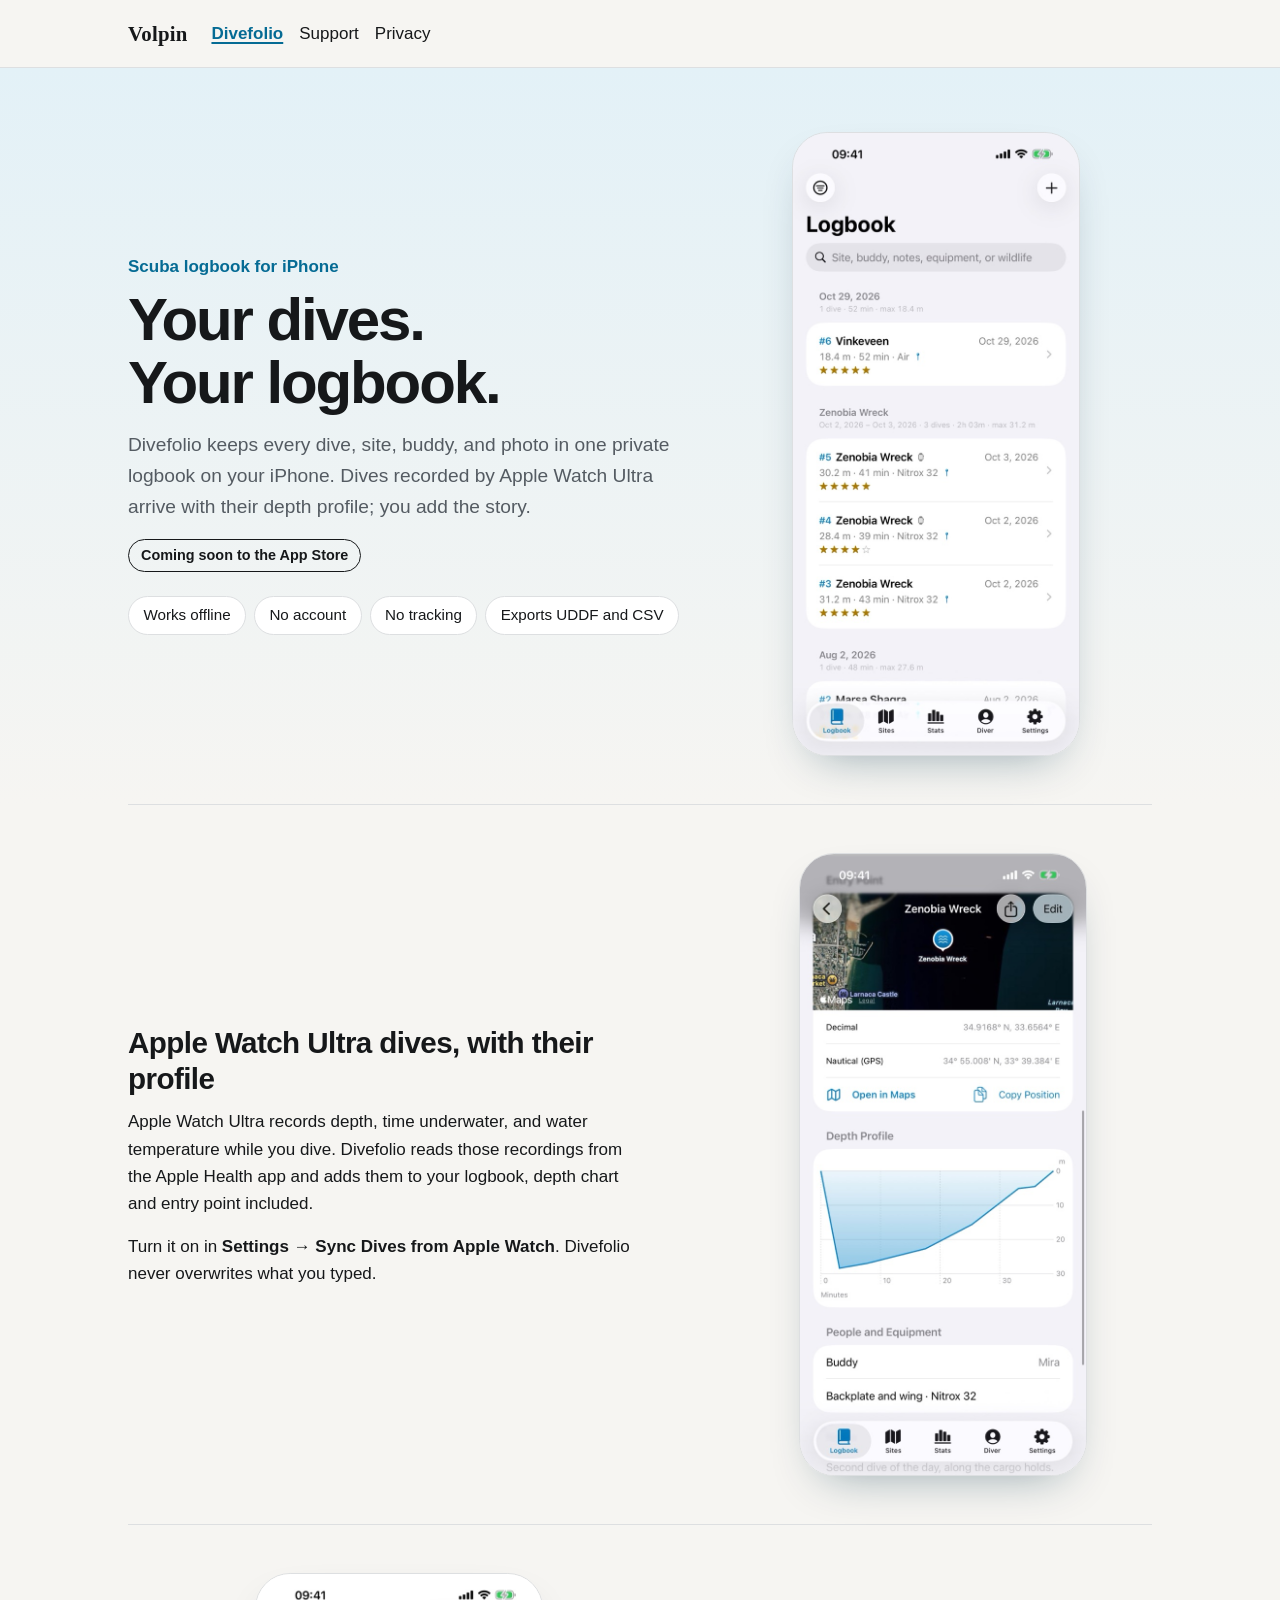
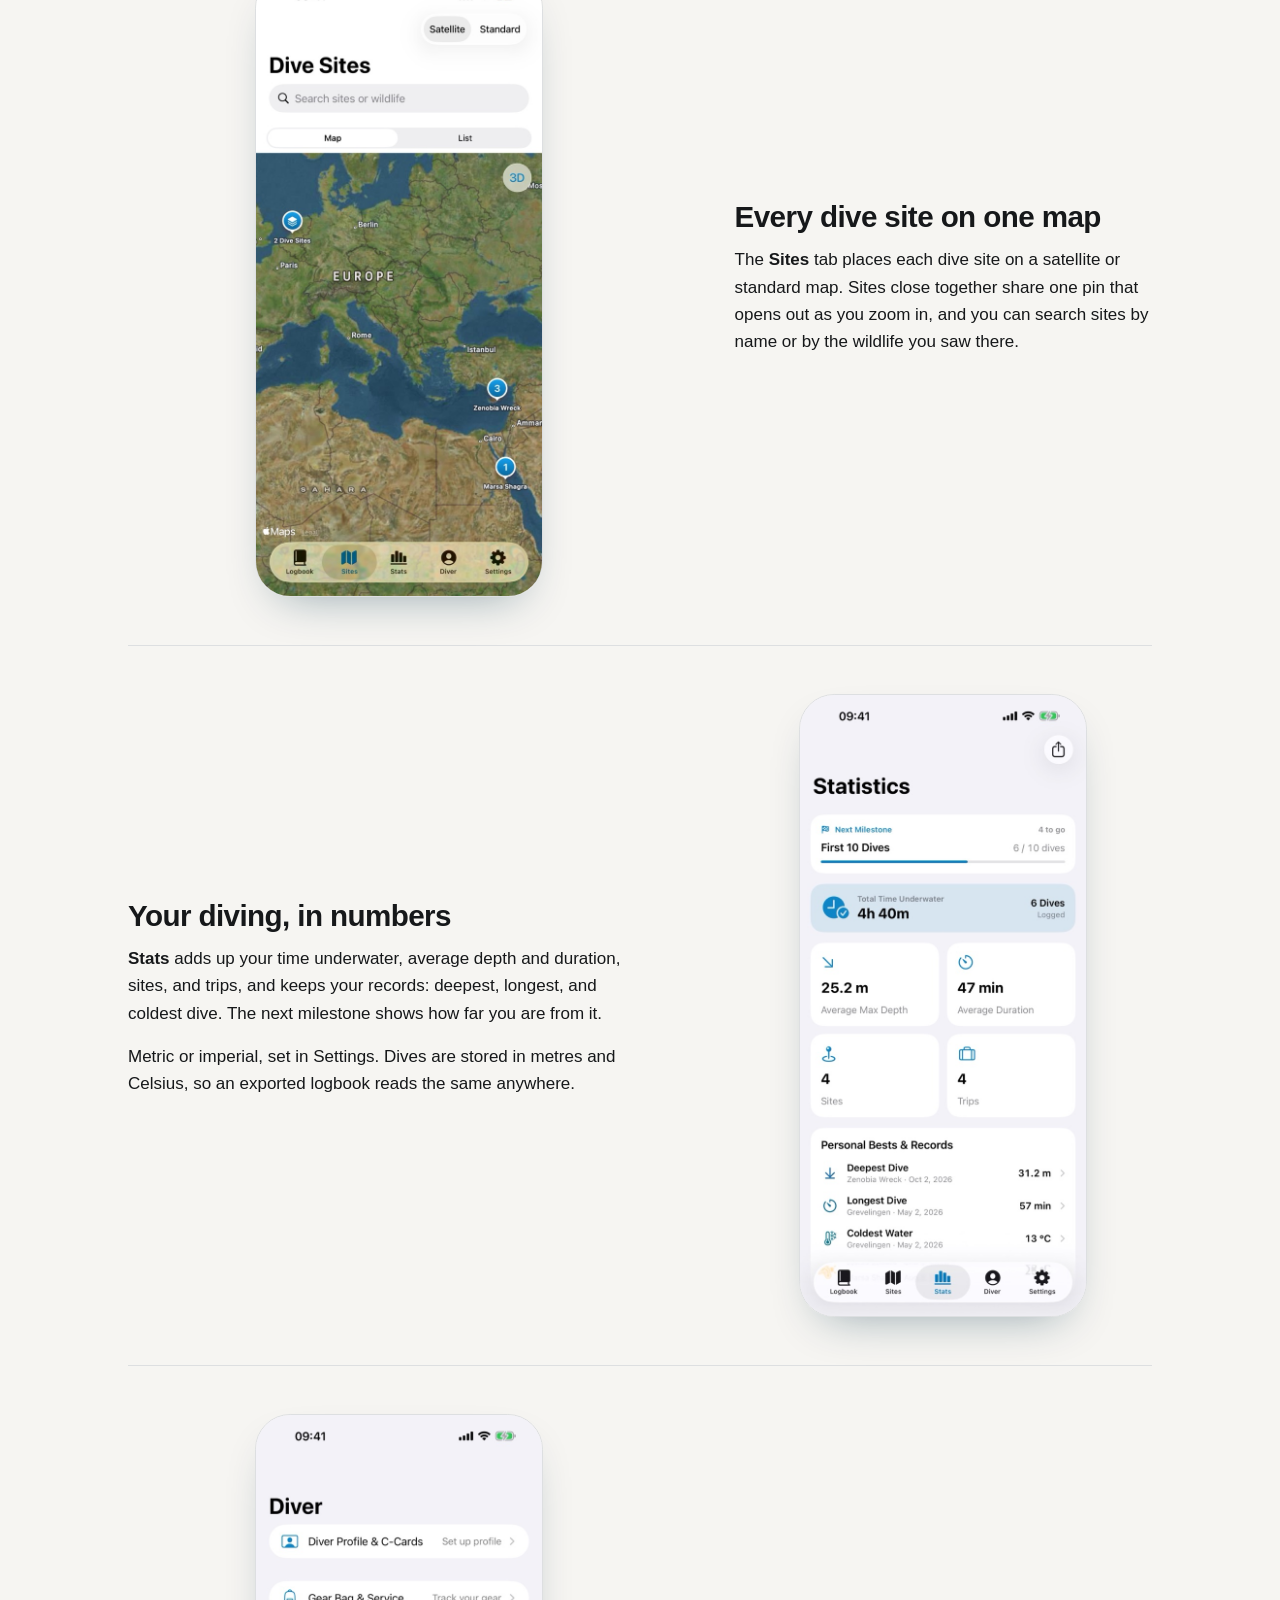
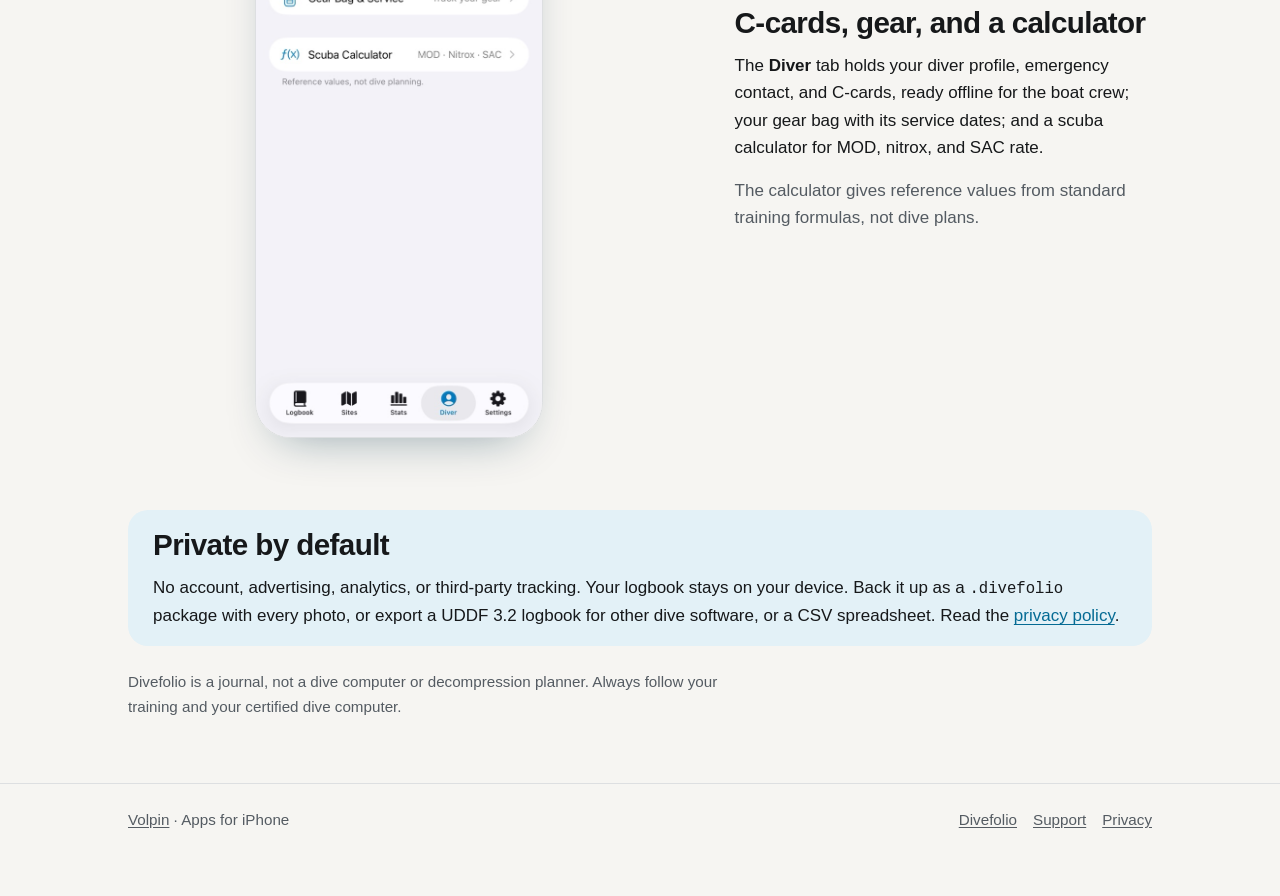
==== divefolio/index.html @ 3eff3cc6 "Volpin site: home, landing, support and privacy pages for Divefolio, Guandan Classic and Health Comp" ====
<!doctype html>
<html lang="en">
<head>
  <meta charset="utf-8">
  <meta name="viewport" content="width=device-width, initial-scale=1">
  <title>Divefolio · Your dives. Your logbook.</title>
  <meta name="description" content="Divefolio is a private, offline-first scuba dive logbook for iPhone that reads your Apple Watch Ultra dives.">
  <meta name="theme-color" content="#056b94">
  <link rel="canonical" href="https://daniel-volpin.github.io/divefolio/">
  <link rel="icon" href="/divefolio/icon.png">
  <link rel="apple-touch-icon" href="/divefolio/icon.png">
  <link rel="stylesheet" href="/style.css">
</head>
<body class="theme-divefolio">
  <a class="skip-link" href="#main">Skip to content</a>
  <header class="site-header">
    <div class="wrap">
      <a class="brand" href="/" lang="en">Volpin</a>
      <nav class="site-nav" aria-label="Site">
        <ul>
          <li><a href="/divefolio/" class="app-name" aria-current="page">Divefolio</a></li>
          <li><a href="/divefolio/support/">Support</a></li>
          <li><a href="/divefolio/privacy/">Privacy</a></li>
        </ul>
      </nav>
    </div>
  </header>

  <main id="main">
    <section class="hero" aria-labelledby="dive-title">
      <div class="wrap">
        <div>
          <p class="eyebrow">Scuba logbook for iPhone</p>
          <h1 id="dive-title">Your dives.<br>Your logbook.</h1>
          <p class="lede">
            Divefolio keeps every dive, site, buddy, and photo in one private
            logbook on your iPhone. Dives recorded by Apple Watch Ultra arrive
            with their depth profile; you add the story.
          </p>
          <p class="status">Coming soon to the App Store</p>
          <ul class="facts">
            <li>Works offline</li>
            <li>No account</li>
            <li>No tracking</li>
            <li>Exports UDDF and CSV</li>
          </ul>
        </div>
        <figure class="phone">
          <img src="/divefolio/screenshots/logbook.jpg" width="589" height="1280"
            alt="The Divefolio logbook: dives grouped by date and dive site, each with depth, time, gas, and a star rating.">
        </figure>
      </div>
    </section>

    <div class="wrap">
      <section class="feature">
        <div>
          <h2>Apple Watch Ultra dives, with their profile</h2>
          <p>
            Apple Watch Ultra records depth, time underwater, and water
            temperature while you dive. Divefolio reads those recordings from
            the Apple Health app and adds them to your logbook, depth chart
            and entry point included.
          </p>
          <p>
            Turn it on in <strong>Settings → Sync Dives from Apple Watch</strong>.
            Divefolio never overwrites what you typed.
          </p>
        </div>
        <figure class="phone">
          <img src="/divefolio/screenshots/depth-profile.jpg" width="589" height="1280" loading="lazy"
            alt="A dive at Zenobia Wreck with its entry point on a map and a depth profile chart to 31 metres.">
        </figure>
      </section>

      <section class="feature">
        <div>
          <h2>Every dive site on one map</h2>
          <p>
            The <strong>Sites</strong> tab places each dive site on a satellite
            or standard map. Sites close together share one pin that opens
            out as you zoom in, and you can search sites by name or by the
            wildlife you saw there.
          </p>
        </div>
        <figure class="phone">
          <img src="/divefolio/screenshots/sites-map.jpg" width="589" height="1280" loading="lazy"
            alt="A satellite map of Europe and the Middle East with pins for the Netherlands, Zenobia Wreck, and Marsa Shagra.">
        </figure>
      </section>

      <section class="feature">
        <div>
          <h2>Your diving, in numbers</h2>
          <p>
            <strong>Stats</strong> adds up your time underwater, average
            depth and duration, sites, and trips, and keeps your records:
            deepest, longest, and coldest dive. The next milestone shows how
            far you are from it.
          </p>
          <p>
            Metric or imperial, set in Settings. Dives are stored in metres
            and Celsius, so an exported logbook reads the same anywhere.
          </p>
        </div>
        <figure class="phone">
          <img src="/divefolio/screenshots/statistics.jpg" width="589" height="1280" loading="lazy"
            alt="The statistics screen: a milestone, 4 hours 40 minutes underwater, averages, and personal records.">
        </figure>
      </section>

      <section class="feature">
        <div>
          <h2>C-cards, gear, and a calculator</h2>
          <p>
            The <strong>Diver</strong> tab holds your diver profile, emergency
            contact, and C-cards, ready offline for the boat crew; your gear
            bag with its service dates; and a scuba calculator for MOD,
            nitrox, and SAC rate.
          </p>
          <p class="note">
            The calculator gives reference values from standard training
            formulas, not dive plans.
          </p>
        </div>
        <figure class="phone">
          <img src="/divefolio/screenshots/diver.jpg" width="589" height="1280" loading="lazy"
            alt="The Diver tab with Diver Profile and C-Cards, Gear Bag and Service, and Scuba Calculator.">
        </figure>
      </section>

      <section class="panel tint">
        <h2>Private by default</h2>
        <p>
          No account, advertising, analytics, or third-party tracking. Your
          logbook stays on your device. Back it up as a
          <code>.divefolio</code> package with every photo, or export a UDDF
          3.2 logbook for other dive software, or a CSV spreadsheet.
          Read the <a href="/divefolio/privacy/">privacy policy</a>.
        </p>
      </section>

      <p class="safety">
        Divefolio is a journal, not a dive computer or decompression planner.
        Always follow your training and your certified dive computer.
      </p>
    </div>
  </main>

  <footer class="site-footer">
    <div class="wrap">
      <p><a href="/" lang="en">Volpin</a> · Apps for iPhone</p>
      <nav aria-label="Footer">
        <ul>
          <li><a href="/divefolio/" class="app-name">Divefolio</a></li>
          <li><a href="/divefolio/support/">Support</a></li>
          <li><a href="/divefolio/privacy/">Privacy</a></li>
        </ul>
      </nav>
    </div>
  </footer>
</body>
</html>
---- style.css ----
/* Volpin: one stylesheet for every page. Tokens live on :root; each app's
   theme class (.theme-divefolio, .theme-guandan, .theme-health) overrides the
   colour tokens for the element it is on and everything inside it. */

:root {
  color-scheme: light dark;

  --font-sans: -apple-system, BlinkMacSystemFont, "SF Pro Text", "Segoe UI",
    "PingFang SC", "Hiragino Sans GB", "Microsoft YaHei", Roboto, sans-serif;
  --font-serif: "New York", ui-serif, Georgia, "Songti SC", "STSong", serif;

  --space-1: 0.25rem;
  --space-2: 0.5rem;
  --space-3: 0.75rem;
  --space-4: 1rem;
  --space-5: 1.5rem;
  --space-6: 2rem;
  --space-7: 3rem;
  --space-8: 4rem;

  --radius-s: 0.6rem;
  --radius-m: 1.25rem;
  --radius-pill: 999px;

  --measure: 40rem;
  --page-width: 64rem;

  --page: #f6f5f2;
  --surface: #ffffff;
  --text: #16181a;
  --muted: #545b62;
  --line: #dddfe1;
  --accent: #1d4f6e;
  --accent-ink: #ffffff;
  --tint: #ebeef0;
  --hero-bg: var(--page);
  --hero-text: var(--text);
  --hero-muted: var(--muted);
  --hero-heading: var(--text);
  --focus: #1a73e8;
  --shadow: rgb(20 30 40 / 0.35);
}

@media (prefers-color-scheme: dark) {
  :root {
    --page: #0f1113;
    --surface: #181b1e;
    --text: #eef0f2;
    --muted: #a8afb6;
    --line: #2c3136;
    --accent: #8cc8ec;
    --accent-ink: #0f1113;
    --tint: #1d2227;
    --focus: #8ab4f8;
    --shadow: rgb(0 0 0 / 0.6);
  }
}

/* Divefolio: ocean, from DivefolioTheme (ocean teal, surface azure). */
.theme-divefolio {
  --accent: #056b94;
  --accent-ink: #ffffff;
  --tint: #e3f1f7;
  --hero-bg: linear-gradient(180deg, #e3f1f7 0%, var(--page) 100%);
  --shadow: rgb(7 50 70 / 0.45);
}

@media (prefers-color-scheme: dark) {
  .theme-divefolio {
    --page: #0c1115;
    --surface: #161d23;
    --text: #eef3f6;
    --muted: #a7b3bc;
    --line: #2a343c;
    --accent: #26bfeb;
    --accent-ink: #06222e;
    --tint: #10283a;
    --hero-bg: linear-gradient(180deg, #0a2433 0%, var(--page) 100%);
  }
}

/* Guandan Classic: felt and gold, from the app's site stylesheet. */
.theme-guandan {
  --accent: #134733;
  --accent-ink: #f6f0e1;
  --tint: #e4eee8;
  --hero-bg: radial-gradient(ellipse at 50% 20%, #1d5e43 0%, #134733 45%, #0b2f21 100%);
  --hero-text: #f6f0e1;
  --hero-muted: #c3d1c7;
  --hero-heading: #f6f0e1;
  --hero-gold: #e3b341;
}

@media (prefers-color-scheme: dark) {
  .theme-guandan {
    --page: #0b2f21;
    --surface: #134733;
    --text: #f6f0e1;
    --muted: #c3d1c7;
    --line: rgb(246 240 225 / 0.16);
    --accent: #e3b341;
    --accent-ink: #0b2f21;
    --tint: #1d5e43;
    --shadow: rgb(0 0 0 / 0.55);
  }
}

/* Health Companion: orange chat canvas, deep green, oak and ivory, from
   DESIGN.md and the app's Colors. Cream sits on orange only at display size. */
.theme-health {
  --page: #f4efe6;
  --surface: #ffffff;
  --text: #1a1917;
  --muted: #5a554e;
  --line: #e2dacb;
  --accent: #2d5236;
  --accent-ink: #fdf1ea;
  --tint: #e3eee5;
  --hero-bg: #cf6e26;
  --hero-text: #141312;
  --hero-muted: #141312;
  --hero-heading: #fdf1ea;
  --stripe: #cf6e26;
  --shadow: rgb(60 30 10 / 0.4);
}

@media (prefers-color-scheme: dark) {
  .theme-health {
    --page: #161614;
    --surface: #22221e;
    --text: #f7f4ee;
    --muted: #b9b3a8;
    --line: #36362e;
    --accent: #82ba91;
    --accent-ink: #161614;
    --tint: #1c2e21;
    --hero-bg: #7b3617;
    --stripe: #e28a50;
    --hero-text: #fdf1ea;
    --hero-muted: #f6cdb3;
    --hero-heading: #fdf1ea;
  }
}

/* Base */

* {
  box-sizing: border-box;
}

html {
  -webkit-text-size-adjust: 100%;
}

body {
  margin: 0;
  background: var(--page);
  color: var(--text);
  font: 1.0625rem/1.6 var(--font-sans);
  overflow-wrap: break-word;
}

img {
  max-width: 100%;
  height: auto;
}

a {
  color: var(--accent);
  text-underline-offset: 0.15em;
}

a:hover {
  text-decoration-thickness: 2px;
}

:focus-visible {
  outline: 3px solid var(--focus);
  outline-offset: 3px;
  border-radius: 4px;
}

h1,
h2,
h3 {
  line-height: 1.2;
  letter-spacing: -0.02em;
}

h1 {
  margin: 0 0 var(--space-4);
  font-size: clamp(2.2rem, 7vw, 3.75rem);
  letter-spacing: -0.035em;
  line-height: 1.05;
}

h2 {
  margin: var(--space-6) 0 var(--space-3);
  font-size: clamp(1.4rem, 3.5vw, 1.85rem);
}

h3 {
  margin: var(--space-5) 0 var(--space-2);
  font-size: 1.15rem;
}

p,
ul {
  margin: 0 0 var(--space-4);
}

ul {
  padding-left: 1.4rem;
}

li {
  margin-bottom: var(--space-2);
}

code {
  font-size: 0.92em;
}

.skip-link {
  position: absolute;
  left: var(--space-4);
  top: -4rem;
  z-index: 10;
  padding: var(--space-2) var(--space-4);
  background: var(--surface);
  color: var(--text);
  border-radius: var(--radius-s);
}

.skip-link:focus {
  top: var(--space-4);
}

.wrap {
  width: min(var(--page-width), calc(100% - 2rem));
  margin-inline: auto;
}

/* Header and footer */

.site-header {
  border-bottom: 1px solid var(--line);
  background: var(--page);
}

.site-header .wrap {
  display: flex;
  flex-wrap: wrap;
  align-items: center;
  gap: var(--space-2) var(--space-5);
  padding-block: var(--space-4);
}

.brand {
  color: var(--text);
  font-family: var(--font-serif);
  font-size: 1.3rem;
  font-weight: 700;
  letter-spacing: 0.01em;
  text-decoration: none;
}

.site-nav ul,
.site-footer ul {
  display: flex;
  flex-wrap: wrap;
  gap: var(--space-1) var(--space-4);
  margin: 0;
  padding: 0;
  list-style: none;
}

.site-nav li,
.site-footer li {
  margin: 0;
}

.site-nav a {
  display: inline-block;
  padding-block: var(--space-1);
  color: var(--text);
  text-decoration: none;
}

.site-nav a:hover {
  text-decoration: underline;
}

.site-nav a[aria-current="page"] {
  color: var(--accent);
  font-weight: 600;
  text-decoration: underline;
  text-decoration-thickness: 2px;
}

.site-nav .app-name {
  font-weight: 600;
}

.site-footer {
  margin-top: var(--space-8);
  border-top: 1px solid var(--line);
  color: var(--muted);
  font-size: 0.95rem;
}

.site-footer .wrap {
  display: flex;
  flex-wrap: wrap;
  justify-content: space-between;
  gap: var(--space-3) var(--space-5);
  padding-block: var(--space-5) var(--space-7);
}

.site-footer a {
  color: inherit;
}

/* Hero */

.hero {
  background: var(--hero-bg);
  color: var(--hero-text);
}

.hero .wrap {
  display: grid;
  gap: var(--space-6);
  align-items: center;
  padding-block: var(--space-7);
}

.hero h1 {
  color: var(--hero-heading);
}

.hero a {
  color: inherit;
}

.eyebrow {
  margin: 0 0 var(--space-2);
  color: var(--accent);
  font-weight: 600;
}

.hero .eyebrow {
  color: var(--hero-gold, var(--accent));
}

.theme-health .hero .eyebrow {
  color: var(--hero-text);
}

.lede {
  max-width: 36rem;
  font-size: 1.2rem;
  color: var(--hero-muted);
}

.status {
  display: inline-block;
  margin: 0;
  padding: var(--space-1) var(--space-3);
  border: 1px solid currentColor;
  border-radius: var(--radius-pill);
  font-size: 0.9rem;
  font-weight: 600;
}

.facts {
  display: flex;
  flex-wrap: wrap;
  gap: var(--space-2);
  margin: var(--space-5) 0 0;
  padding: 0;
  list-style: none;
}

.facts li {
  margin: 0;
  padding: 0.4rem 0.9rem;
  background: var(--surface);
  color: var(--text);
  border: 1px solid var(--line);
  border-radius: var(--radius-pill);
  font-size: 0.95rem;
}

/* App masthead on support and privacy pages */

.masthead {
  display: flex;
  align-items: center;
  gap: var(--space-4);
  margin-bottom: var(--space-6);
}

.masthead img {
  flex: none;
  width: 4rem;
  height: 4rem;
  border-radius: 0.95rem;
  box-shadow: 0 0.4rem 1.2rem -0.4rem var(--shadow);
}

.masthead p {
  margin: 0;
}

.masthead .name {
  font-family: var(--font-serif);
  font-size: 1.35rem;
  font-weight: 700;
  line-height: 1.2;
}

.masthead .subtitle {
  color: var(--muted);
}

.app-icon {
  display: block;
  width: 6rem;
  height: 6rem;
  border-radius: 1.4rem;
  box-shadow: 0 0.6rem 1.6rem -0.6rem var(--shadow);
}

/* Document pages */

.doc {
  padding-block: var(--space-7) 0;
}

.doc > * {
  max-width: var(--measure);
}

.doc > h1 {
  font-size: clamp(2rem, 6vw, 3rem);
}

.date {
  color: var(--muted);
  font-size: 0.95rem;
}

.panel {
  margin: var(--space-5) 0;
  padding: var(--space-4) var(--space-5);
  background: var(--surface);
  border: 1px solid var(--line);
  border-radius: var(--radius-m);
}

.panel > :first-child {
  margin-top: 0;
}

.panel > :last-child {
  margin-bottom: 0;
}

.panel.tint {
  background: var(--tint);
  border-color: transparent;
}

.note,
.safety {
  color: var(--muted);
}

.safety {
  max-width: var(--measure);
  font-size: 0.95rem;
}

/* Feature rows with a phone screenshot */

.feature {
  display: grid;
  gap: var(--space-6);
  align-items: center;
  padding-block: var(--space-7);
  border-top: 1px solid var(--line);
}

.feature h2 {
  margin-top: 0;
}

.feature p {
  max-width: 32rem;
}

.phone {
  width: min(18rem, 78vw);
  margin: 0 auto;
}

.phone img {
  display: block;
  width: 100%;
  border: 1px solid var(--line);
  border-radius: 2.2rem;
  box-shadow: 0 1.25rem 3rem -1.5rem var(--shadow);
}

/* Link lists (Guandan landing) */

.links {
  margin: 0;
  padding: 0;
  list-style: none;
}

.links li {
  margin: 0;
  border-top: 1px solid var(--line);
}

.links li:first-child {
  border-top: none;
}

.links a {
  display: block;
  padding: var(--space-3) 0;
  font-weight: 600;
  text-decoration: none;
}

.links a:hover {
  text-decoration: underline;
}

/* Home */

.home-hero .wrap {
  display: block;
  padding-block: var(--space-8) var(--space-6);
}

.home-hero h1 {
  max-width: 14ch;
  font-family: var(--font-serif);
  letter-spacing: -0.02em;
}

.apps {
  display: grid;
  gap: var(--space-5);
  margin: 0;
  padding: 0 0 var(--space-4);
  list-style: none;
}

.app-card {
  display: flex;
  flex-direction: column;
  gap: var(--space-3);
  margin: 0;
  padding: var(--space-5);
  background: var(--surface);
  color: var(--text);
  border: 1px solid var(--line);
  border-top: 0.4rem solid var(--stripe, var(--accent));
  border-radius: var(--radius-m);
}

.app-card h2 {
  margin: var(--space-2) 0 0;
  font-size: 1.5rem;
}

.app-card h2 a {
  color: inherit;
  text-decoration: none;
}

.app-card h2 a:hover {
  text-decoration: underline;
}

.app-card p {
  margin: 0;
}

.app-card .status {
  align-self: flex-start;
  color: var(--accent);
}

.app-card .card-links {
  display: flex;
  flex-wrap: wrap;
  gap: var(--space-1) var(--space-4);
  margin: auto 0 0;
  padding: var(--space-3) 0 0;
  border-top: 1px solid var(--line);
  list-style: none;
}

.app-card .card-links li {
  margin: 0;
}

.app-card .app-icon {
  width: 4.5rem;
  height: 4.5rem;
  border-radius: 1.05rem;
}

/* Wider screens */

@media (min-width: 48rem) {
  .hero .wrap {
    grid-template-columns: 1.3fr 1fr;
    padding-block: var(--space-8) var(--space-7);
  }

  .home-hero .wrap {
    padding-block: var(--space-8) var(--space-7);
  }

  .feature {
    grid-template-columns: 1.3fr 1fr;
    gap: var(--space-8);
  }

  .feature:nth-of-type(even) > figure {
    order: -1;
  }

  .apps {
    grid-template-columns: repeat(3, 1fr);
  }
}

@media (prefers-reduced-motion: no-preference) {
  a {
    transition: color 0.15s ease;
  }
}
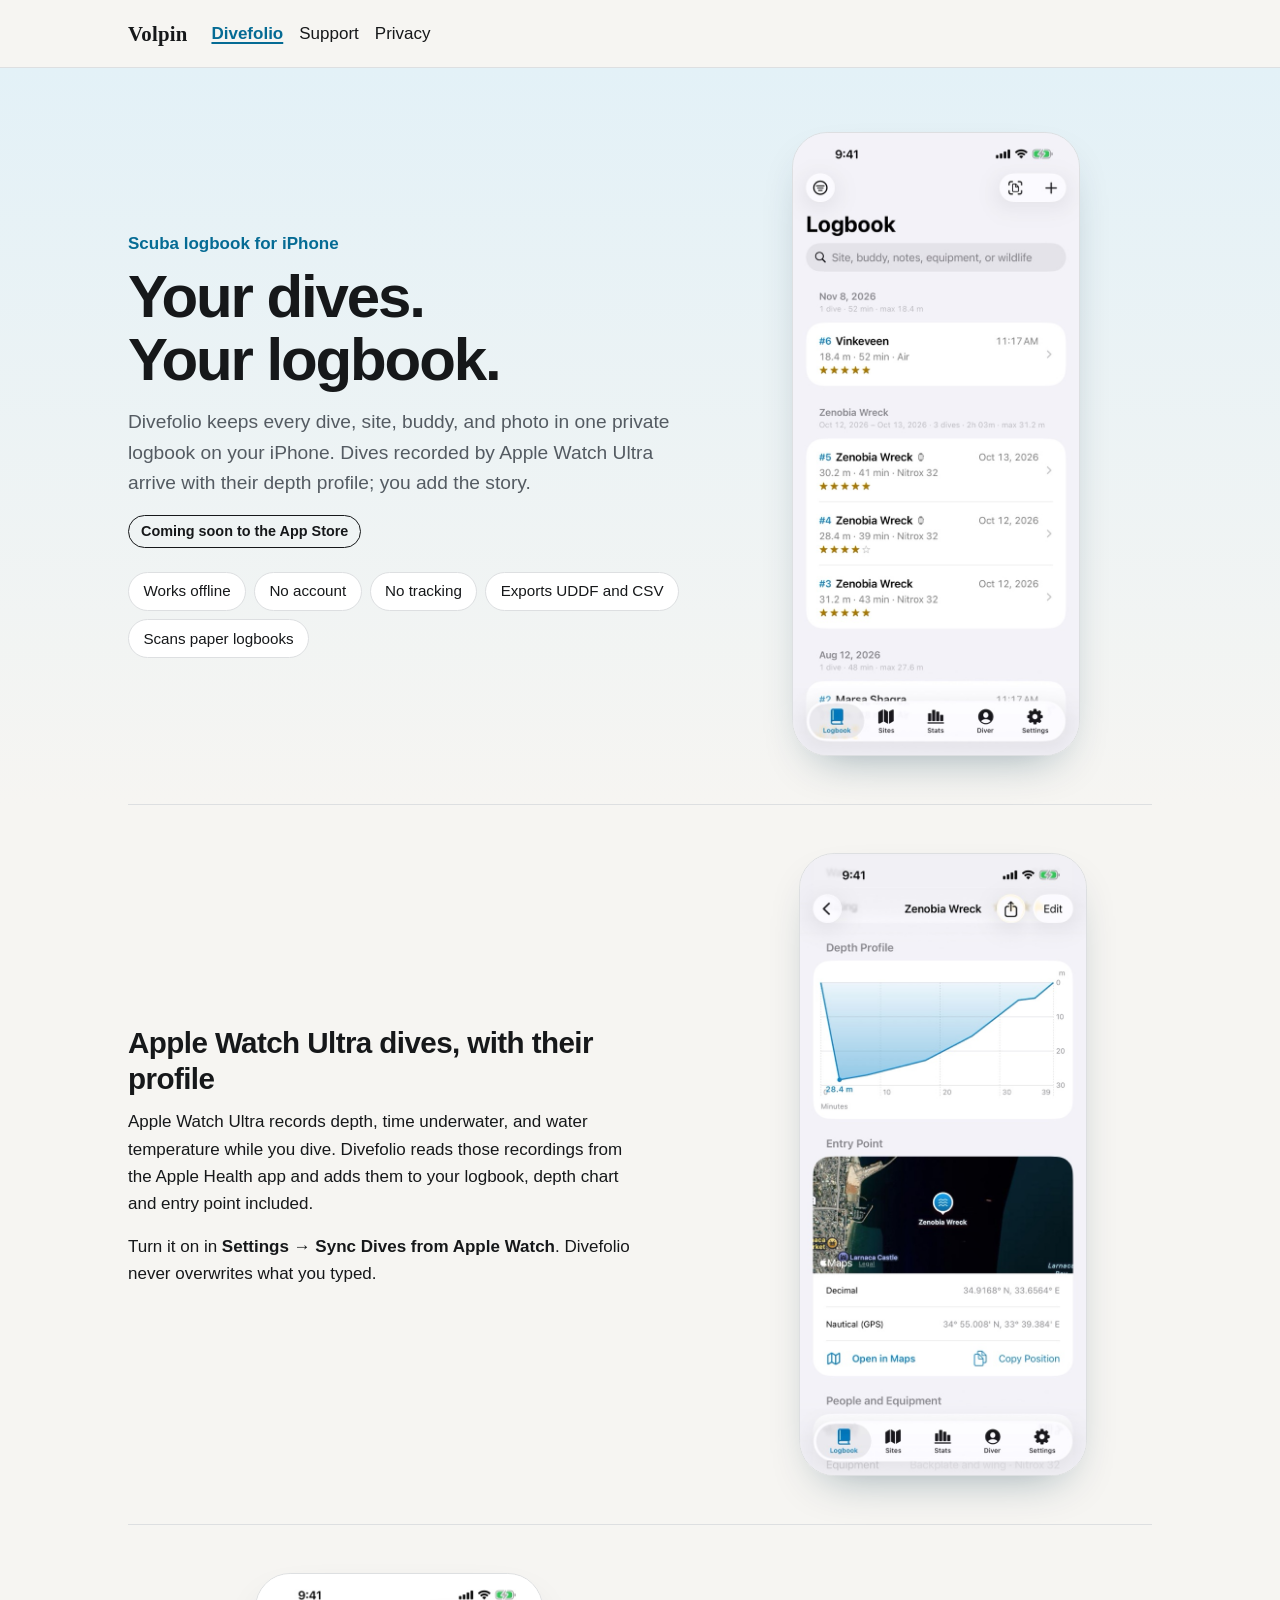
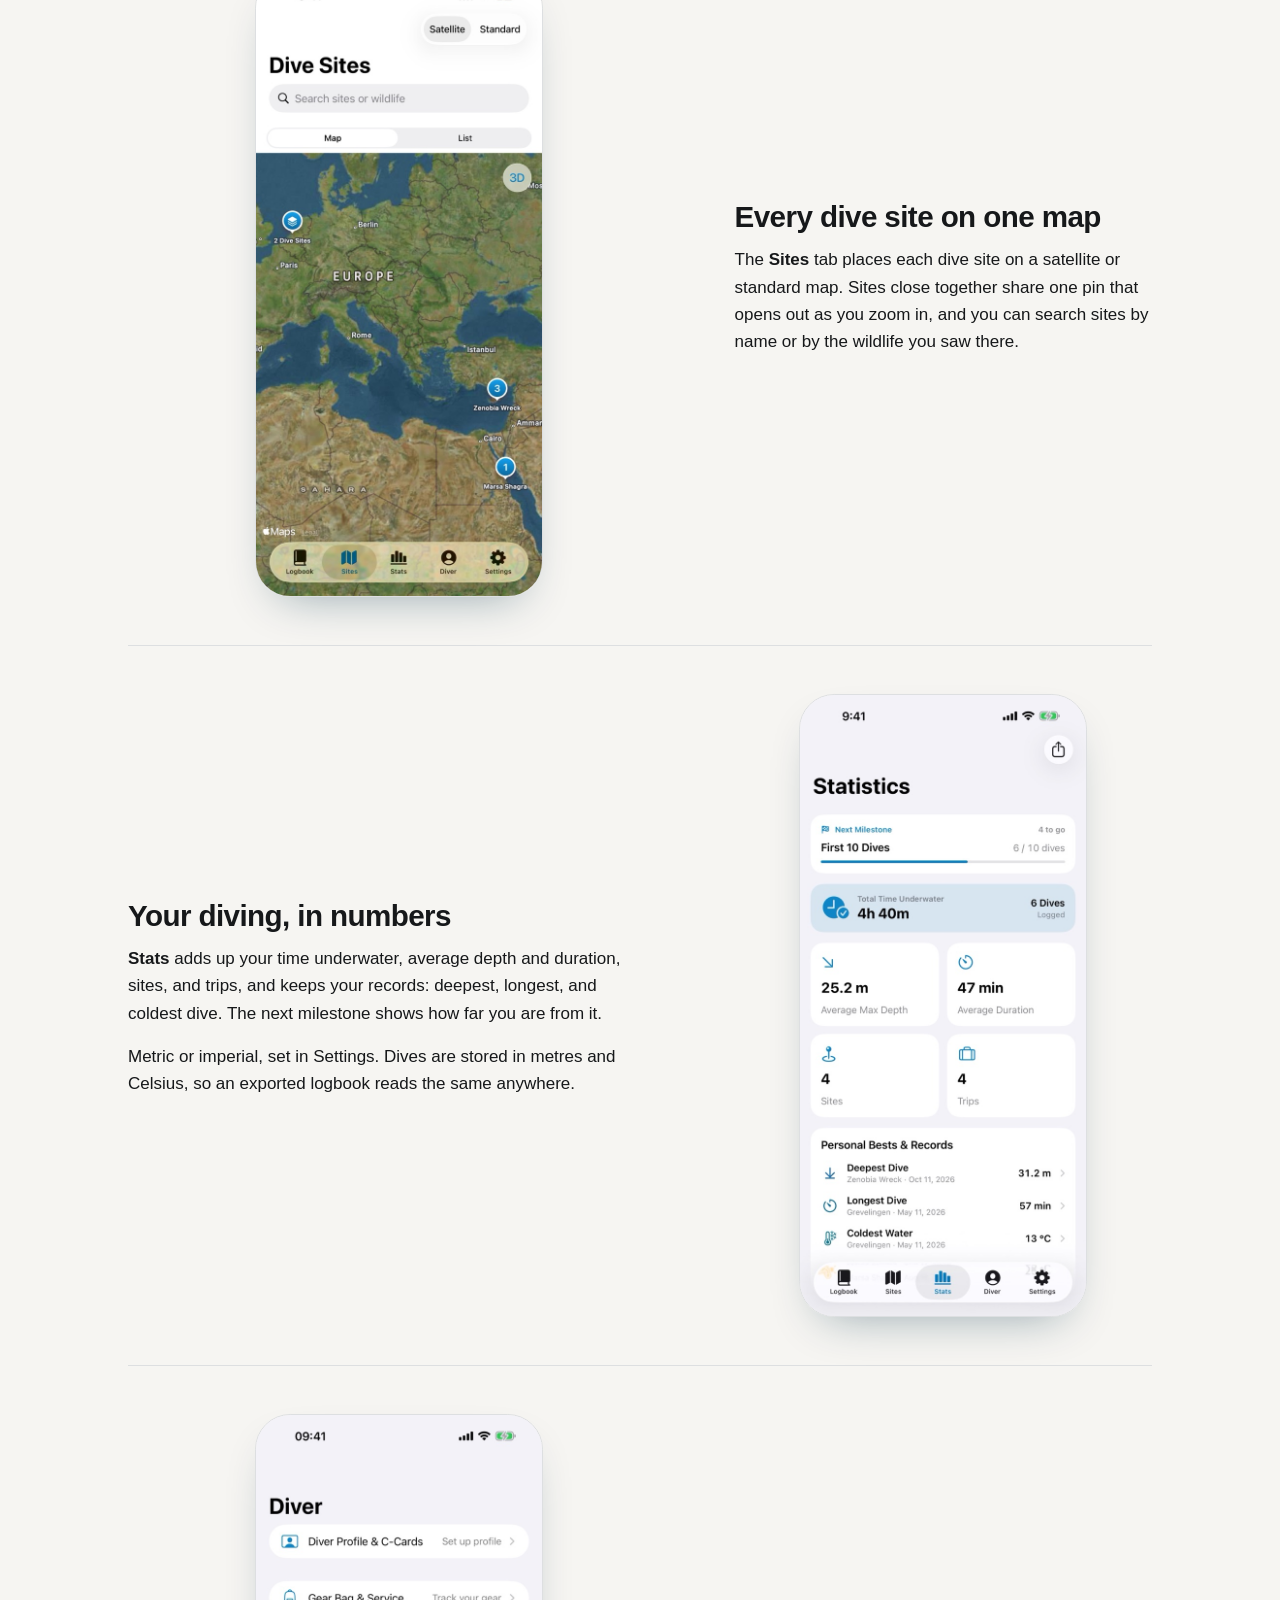
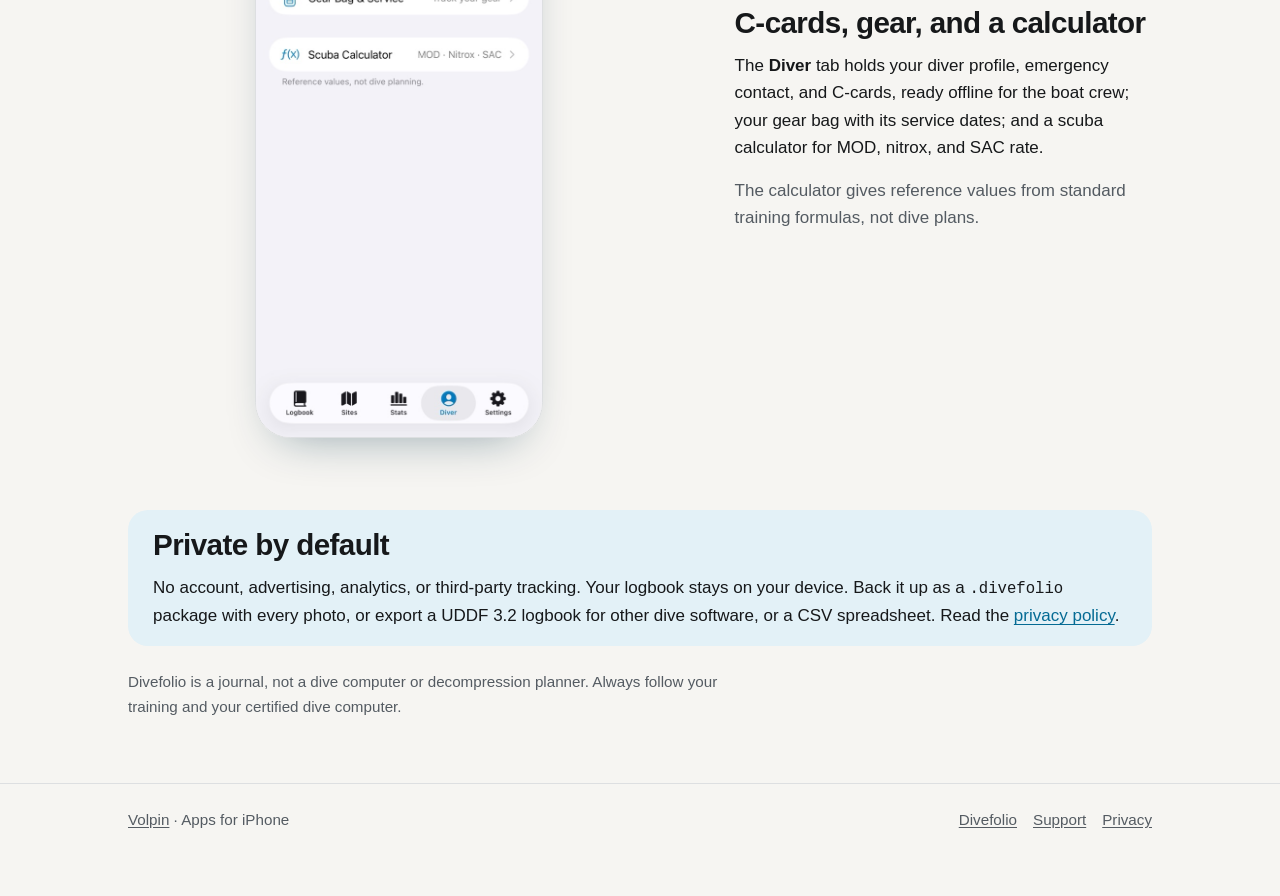
==== commit fb5ba97c: "divefolio: name paper logbook scanning in the privacy policy and on the landing page The privacy pag" ====
--- a/divefolio/index.html
+++ b/divefolio/index.html
@@ -43,6 +43,7 @@
             <li>No account</li>
             <li>No tracking</li>
             <li>Exports UDDF and CSV</li>
+            <li>Scans paper logbooks</li>
           </ul>
         </div>
         <figure class="phone">
--- a/style.css
+++ b/style.css
@@ -116,12 +116,9 @@
   --accent: #2d5236;
   --accent-ink: #fdf1ea;
   --tint: #e3eee5;
-  --hero-bg: #cf6e26;
-  --hero-text: #141312;
-  --hero-muted: #141312;
-  --hero-heading: #fdf1ea;
-  --stripe: #cf6e26;
-  --shadow: rgb(60 30 10 / 0.4);
+  --hero-bg: linear-gradient(180deg, #e3eee5 0%, var(--page) 100%);
+  --stripe: #c86438;
+  --shadow: rgb(40 71 48 / 0.35);
 }
 
 @media (prefers-color-scheme: dark) {
@@ -134,11 +131,8 @@
     --accent: #82ba91;
     --accent-ink: #161614;
     --tint: #1c2e21;
-    --hero-bg: #7b3617;
-    --stripe: #e28a50;
-    --hero-text: #fdf1ea;
-    --hero-muted: #f6cdb3;
-    --hero-heading: #fdf1ea;
+    --hero-bg: linear-gradient(180deg, #1c2e21 0%, var(--page) 100%);
+    --stripe: #f0936e;
   }
 }
 
